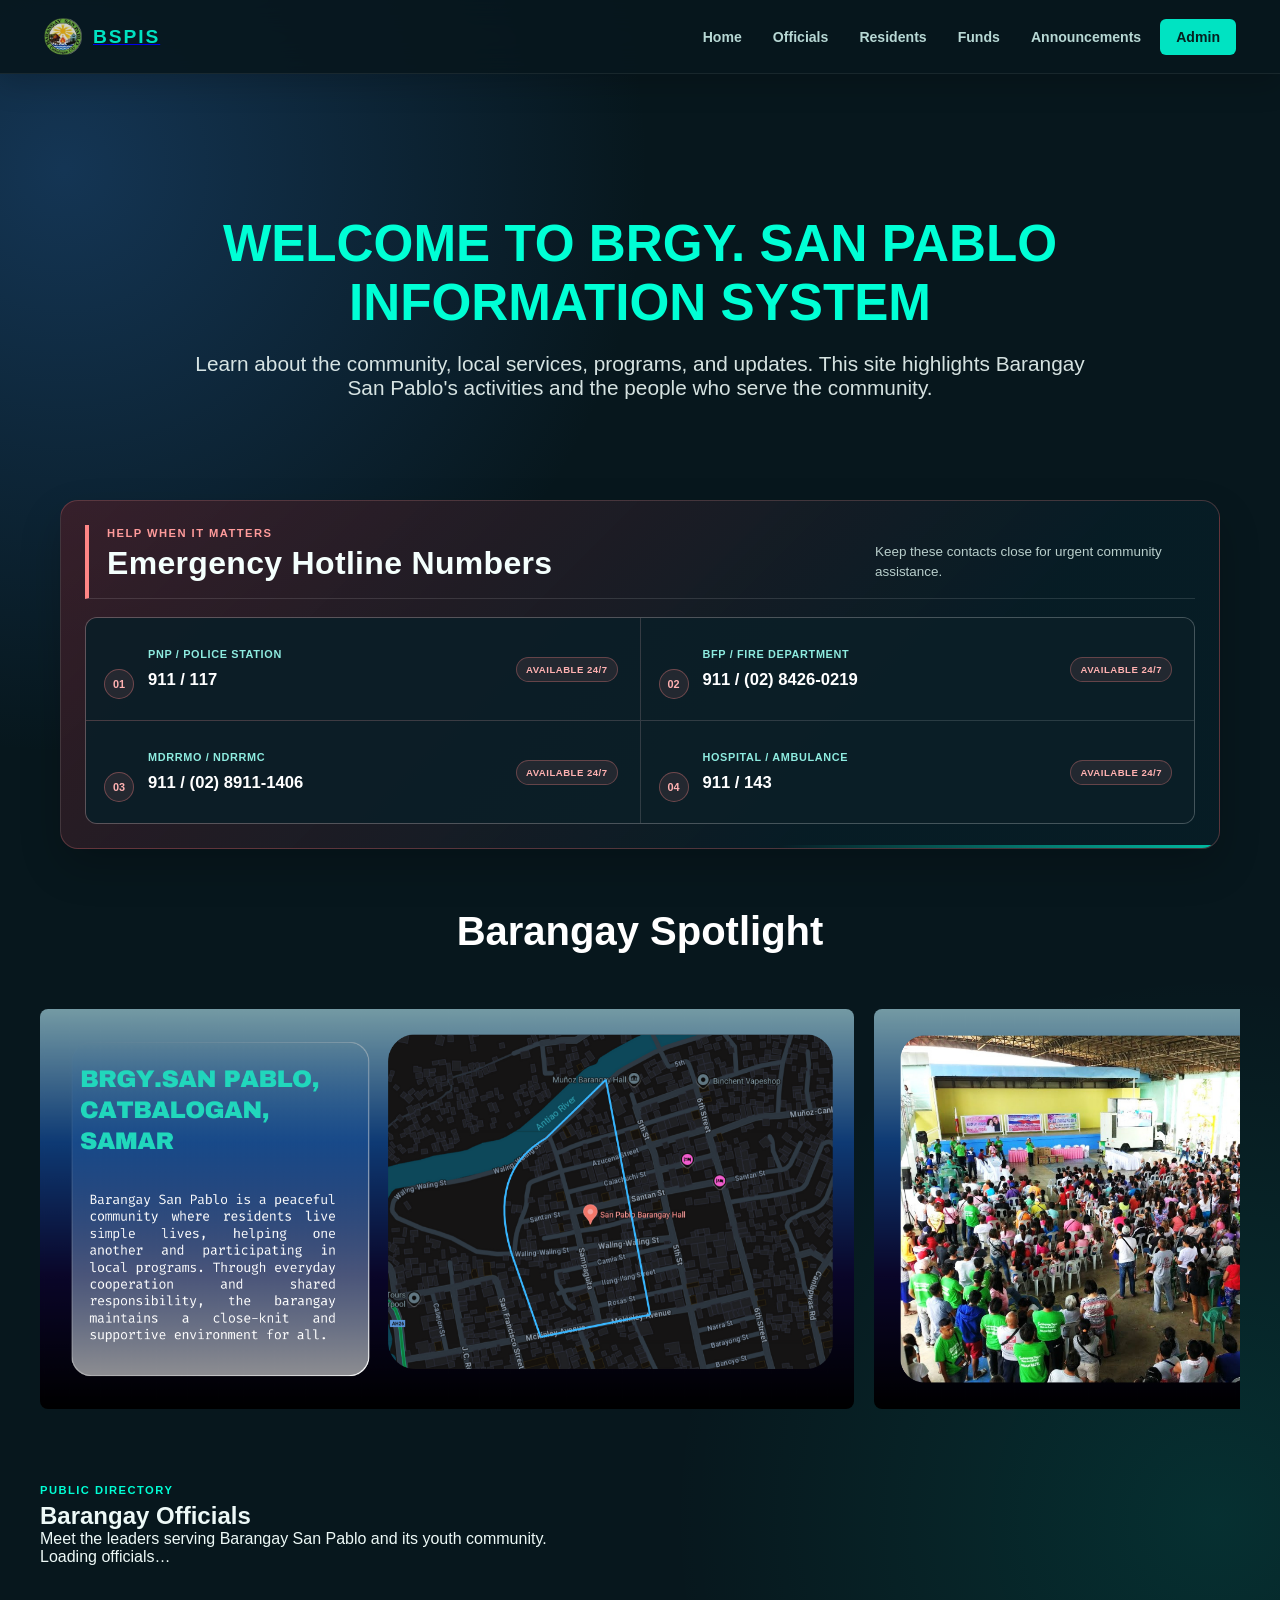
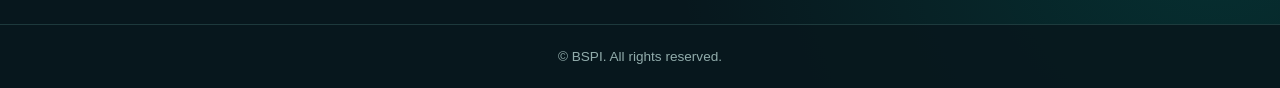
==== index.html @ 46e9afe9 "Add files via upload" ====
<!DOCTYPE html>
<html lang="en">
<head>
    <meta charset="UTF-8">
    <meta name="viewport" content="width=device-width, initial-scale=1">
    <title>Barangay San Pablo Information System</title>
    <link rel="stylesheet" href="styles/main.css">
    <link rel="stylesheet" href="styles/officials.css">
</head>
<body data-page="home">
    <header class="site-header"><div class="header-container">
        <a class="logo" href="index.html"><img src="assets/logo/logo.png" alt=""><span>BSPIS</span></a>
        <button class="menu-toggle" type="button" aria-label="Toggle navigation">☰</button>
        <nav class="nav">
            <a href="index.html">Home</a><a href="officials.html">Officials</a>
            <a href="residents.html">Residents</a><a href="funds.html">Funds</a>
            <a href="announcements.html">Announcements</a><a class="btn" href="login.html">Admin</a>
        </nav>
    </div></header>
    <main class="main-content">
        <section class="hero">
            <h1>WELCOME TO BRGY. SAN PABLO<br>INFORMATION SYSTEM</h1>
            <p>Learn about the community, local services, programs, and updates. This site highlights Barangay San Pablo's activities and the people who serve the community.</p>
        </section>
        <section class="emergency-section" aria-labelledby="emergency-title">
            <div class="emergency-heading"><div><p class="section-kicker">Help when it matters</p><h2 id="emergency-title">Emergency Hotline Numbers</h2></div><p>Keep these contacts close for urgent community assistance.</p></div>
            <div class="emergency-grid">
                <article class="emergency-card"><div class="emergency-card-body"><span class="emergency-label">PNP / Police Station</span><strong>911 / 117</strong></div><span class="emergency-status">Available 24/7</span></article>
                <article class="emergency-card"><div class="emergency-card-body"><span class="emergency-label">BFP / Fire Department</span><strong>911 / (02) 8426-0219</strong></div><span class="emergency-status">Available 24/7</span></article>
                <article class="emergency-card"><div class="emergency-card-body"><span class="emergency-label">MDRRMO / NDRRMC</span><strong>911 / (02) 8911-1406</strong></div><span class="emergency-status">Available 24/7</span></article>
                <article class="emergency-card"><div class="emergency-card-body"><span class="emergency-label">Hospital / Ambulance</span><strong>911 / 143</strong></div><span class="emergency-status">Available 24/7</span></article>
            </div>
        </section>
        <section class="infinite-scroll">
            <h2 class="section-label">Barangay Spotlight</h2>
            <div class="scroll-container"><div class="scroll-content">
                <div class="card"><img class="png" src="assets/images/1.png" alt="Barangay spotlight"></div>
                <div class="card"><img class="png" src="assets/images/2.png" alt="Barangay spotlight"></div>
                <div class="card"><img class="png" src="assets/images/3.png" alt="Barangay spotlight"></div>
                <div class="card"><img class="png" src="assets/images/4.png" alt="Barangay spotlight"></div>
                <div class="card"><img class="png" src="assets/images/5.png" alt="Barangay spotlight"></div>
            </div></div>
        </section>
        <section class="public-directory" id="officials">
            <div class="public-directory-header"><p class="section-kicker">Public directory</p><h2>Barangay Officials</h2><p>Meet the leaders serving Barangay San Pablo and its youth community.</p></div>
            <div id="home-officials" class="official-grid" aria-live="polite"><p>Loading officials…</p></div>
        </section>
    </main>
    <footer class="site-footer"><p>&copy; <span data-year></span> BSPI. All rights reserved.</p></footer>
    <script src="scripts/config.js"></script><script type="module" src="scripts/site.js"></script>
</body>
</html>
---- styles/main.css ----
*{margin:0;padding:0;box-sizing:border-box}
body{
font-family:'Segoe UI',sans-serif;
 background: linear-gradient(
    135deg,
    #265fa1 0%,
    #0f2e4a 40%,
    #135b7a 70%,
    #0a282e 100%
  );
color:#fff;
min-height:100vh;
display:flex;
flex-direction:column;
}
body > main{flex:1 0 auto;width:100%;min-height:calc(100vh - 220px);margin-top:0;margin-bottom:0}

.site-header{
position:fixed;top:0;width:100%;height:80px;
background:#252525;z-index:999;
box-shadow:0 4px 20px rgba(0,0,0,.6)
}
.header-container{
max-width:1200px;margin:auto;height:100%;
display:flex;align-items:center;justify-content:space-between;padding:0 20px
}
.logo{display:flex;align-items:center;gap:10px}
.logo img{width:45px}
.logo span{font-size:1.8rem;color:#00ffd5;font-weight:700}
.nav{display:flex;gap:20px;align-items:center}
.nav a{color:#00ffd5;text-decoration:none;font-weight:600}
.nav .btn{background:#00ffd5;color:#111;padding:8px 14px;border-radius:6px}
.nav a:hover{color:#fff}

.main-content{
padding-top:120px;max-width:1200px;margin:0 auto;
flex:1;
opacity:0;transform:translateY(20px);animation:fade 0.5s forwards;
}




body.login-body {
    min-height: 100vh;
    background: #07171d;
}

.login-page {
    width: 100%;
    flex: 1 0 auto;
    display: flex;
    justify-content: center;
    align-items: center;
    padding: 48px 24px;
    background:
        radial-gradient(circle at 10% 20%, rgba(0, 255, 213, .16), transparent 27%),
        radial-gradient(circle at 90% 80%, rgba(38, 95, 161, .3), transparent 32%),
        #07171d;
}

.login-wrapper {
    width: min(100%, 980px);
}
.login-shell {
    display: grid;
    grid-template-columns: .95fr 1.05fr;
    overflow: hidden;
    border: 1px solid rgba(142, 236, 224, .18);
    border-radius: 20px;
    background: #0b1c22;
    box-shadow: 0 28px 80px rgba(0, 0, 0, .38);
}
.login-visual {
    display: flex;
    min-height: 560px;
    flex-direction: column;
    justify-content: space-between;
    padding: 42px;
    background:
        linear-gradient(145deg, rgba(0, 255, 213, .16), transparent 52%),
        #123d4b;
}
.visual-brand {
    display: flex;
    align-items: center;
    gap: 12px;
    color: #00ffd5;
    font-size: 1.35rem;
    font-weight: 800;
    letter-spacing: .12em;
}
.visual-brand img {width: 46px;height: 46px;object-fit: contain}
.visual-copy {max-width: 360px}
.visual-kicker,
.login-kicker {
    margin-bottom: 12px;
    color: #00ffd5;
    font-size: .72rem;
    font-weight: 800;
    letter-spacing: .14em;
    text-transform: uppercase;
}
.visual-copy h1 {
    margin-bottom: 18px;
    color: #f4fffd;
    font-family: Georgia, serif;
    font-size: clamp(2rem, 4vw, 3.25rem);
    line-height: 1.08;
}
.visual-copy > p:last-child {color: #b8d8d4;line-height: 1.7}
.visual-line {width: 58px;height: 3px;background: #00ffd5}
.visual-caption {color: #8db5b2;font-size: .8rem;letter-spacing: .08em;text-transform: uppercase}
.login-container {
    display: flex;
    width: auto;
    max-width: none;
    min-height: 560px;
    flex-direction: column;
    justify-content: center;
    padding: 52px clamp(28px, 6vw, 74px);
    background: #0b1c22;
}
.back-home {
    align-self: flex-start;
    margin-bottom: 58px;
    color: #8eece0;
    font-size: .88rem;
    font-weight: 700;
    text-decoration: none;
}
.back-home:hover {color: #fff}
.login-heading {margin-bottom: 30px}
.login-heading h2 {margin-bottom: 10px;color: #f4fffd;font-size: 2.25rem;line-height: 1.1}
.login-heading > p:last-child {color: #91acab;line-height: 1.5}
.login-error {
    margin-bottom: 20px;
    padding: 11px 13px;
    border: 1px solid rgba(255, 119, 119, .35);
    border-radius: 7px;
    background: rgba(255, 84, 84, .1);
    color: #ffb2b2;
    font-size: .88rem;
}
.login-container form {display: grid;gap: 20px}
.login-field {display: grid;gap: 8px}
.login-field label {color: #dcecea;font-size: .84rem;font-weight: 700}
.login-field input {
    width: 100%;
    height: 48px;
    padding: 0 14px;
    border: 1px solid #29484e;
    border-radius: 7px;
    outline: none;
    background: #07171d;
    color: #f4fffd;
    font: inherit;
}
.login-field input::placeholder {color: #668180}
.login-field input:focus {border-color: #00ffd5;box-shadow: 0 0 0 3px rgba(0, 255, 213, .12)}
.login-container button[type="submit"] {
    display: flex;
    width: 100%;
    align-items: center;
    justify-content: space-between;
    margin-top: 4px;
    padding: 14px 17px;
    border-radius: 7px;
    font-size: .95rem;
}
.login-container button span {font-size: 1.25rem}
.login-note {margin-top: 28px;color: #668180;font-size: .76rem;text-align: center}

@media (max-width: 700px) {
    .login-page {align-items: flex-start;padding: 24px 16px}
    .login-shell {grid-template-columns: 1fr}
    .login-visual {min-height: 260px;padding: 28px}
    .visual-copy {margin-top: 42px}
    .visual-copy h1 {font-size: 2rem}
    .visual-line,
    .visual-caption {display: none}
    .login-container {min-height: auto;padding: 32px 28px 36px}
    .back-home {margin-bottom: 40px}
}

.hero{text-align:center;padding:100px 20px}
.hero h1{font-size:3.2rem;color:#00ffd5;margin-bottom:20px}
.hero p{font-size:1.3rem;max-width:900px;margin:auto;opacity:.9}
.section-label{text-align:center;font-size:2.4rem;color:#00ffd5;margin-bottom:50px}

.residents-page-heading{display:flex;align-items:end;justify-content:space-between;gap:20px;margin-bottom:24px}.residents-page-heading h1{margin:0;color:#f4fffd;font-family:Georgia,serif;font-size:clamp(2rem,4vw,3rem)}.resident-count-badge{padding:9px 13px;border:1px solid rgba(0,227,194,.2);border-radius:999px;background:rgba(0,227,194,.08);color:#8de9dc;font-size:.78rem;font-weight:800;white-space:nowrap}
@media(max-width:600px){.residents-page-heading{align-items:flex-start;flex-direction:column;gap:12px}}

.emergency-section{position:relative;width:min(100% - 40px,1160px);margin:0 auto 52px;padding:24px;border:1px solid rgba(255,133,133,.24);border-radius:18px;background:linear-gradient(135deg,rgba(73,30,39,.7),rgba(7,29,38,.94) 72%);box-shadow:0 18px 42px rgba(0,0,0,.2);overflow:hidden}.emergency-section::after{position:absolute;right:0;bottom:0;width:38%;height:3px;background:linear-gradient(90deg,transparent,#00e3c2);content:"";opacity:.8}
.emergency-heading{display:flex;align-items:end;justify-content:space-between;gap:20px;margin-bottom:18px;padding:2px 0 16px 18px;border-bottom:1px solid rgba(255,255,255,.12);border-left:4px solid #ff8585}.emergency-heading .section-kicker{margin-bottom:6px;color:#ff9b9b}.emergency-heading h2{margin:0;color:#f4fffd;font-size:clamp(1.45rem,3vw,2rem);letter-spacing:.01em}.emergency-heading>p{max-width:320px;color:#b9cfcc;font-size:.84rem;line-height:1.5}
.emergency-grid{display:grid;grid-template-columns:repeat(2,minmax(0,1fr));gap:1px;border:1px solid rgba(255,255,255,.12);border-radius:12px;background:rgba(255,255,255,.14);overflow:hidden;counter-reset:hotline}.emergency-card{position:relative;display:flex;min-height:102px;align-items:center;justify-content:space-between;gap:14px;padding:18px 22px 18px 62px;background:rgba(8,28,36,.92);transition:background .2s ease,transform .2s ease}.emergency-card::before{position:absolute;top:50%;left:18px;display:grid;width:28px;height:28px;place-items:center;border:1px solid rgba(255,133,133,.35);border-radius:50%;background:rgba(255,133,133,.1);color:#ffb1b1;content:counter(hotline,decimal-leading-zero);counter-increment:hotline;font-size:.68rem;font-weight:800}.emergency-card:hover{z-index:1;background:rgba(19,56,65,.98);box-shadow:0 8px 24px rgba(0,0,0,.18);transform:translateY(-2px)}.emergency-card-body{min-width:0}.emergency-label{display:block;margin-bottom:7px;color:#8eece0;font-size:.68rem;font-weight:800;line-height:1.35;letter-spacing:.06em;text-transform:uppercase}.emergency-card strong{display:block;color:#fff;font-size:1.04rem;line-height:1.35;overflow-wrap:anywhere}.emergency-status{flex:0 0 auto;padding:6px 9px;border:1px solid rgba(255,133,133,.3);border-radius:999px;background:rgba(255,133,133,.1);color:#ffb1b1;font-size:.6rem;font-weight:800;letter-spacing:.05em;text-transform:uppercase}
@media(max-width:900px){.emergency-grid{grid-template-columns:1fr}}
@media(max-width:560px){.emergency-section{width:min(100% - 28px,1160px);padding:18px 12px}.emergency-heading{align-items:flex-start;flex-direction:column;gap:7px;padding-left:12px}.emergency-card{min-height:98px;padding:17px 14px 17px 56px;align-items:flex-start;flex-direction:column;gap:10px}.emergency-card::before{left:16px}.emergency-status{align-self:flex-start}}

.announcements-layout {
    display: grid;
    grid-template-columns: minmax(280px, .72fr) minmax(0, 1.8fr);
    align-content: start;
    column-gap: 28px;
    width: min(100% - 40px, 1200px);
    min-height: calc(100vh - 74px - 78px);
    padding-bottom: 48px;
}
.announcements-layout > h1 {
    grid-column: 1 / -1;
    margin-bottom: 24px;
    color: #f4fffd;
    font-size: clamp(1.8rem, 4vw, 2.5rem);
}
.add-form,
.table-section {
    border: 1px solid rgba(142, 236, 224, .14);
    border-radius: 14px;
    background: rgba(7, 23, 29, .72);
    box-shadow: 0 18px 40px rgba(0, 0, 0, .16);
}
.add-form {padding: 24px;margin-bottom: 0}
.section-heading,
.table-header {
    display: flex;
    align-items: flex-end;
    justify-content: space-between;
    gap: 18px;
}
.section-heading {margin-bottom: 20px}
.section-kicker {
    margin-bottom: 6px;
    color: #00ffd5;
    font-size: .7rem;
    font-weight: 800;
    letter-spacing: .13em;
    text-transform: uppercase;
}
.section-heading h2,
.table-header h2 {color: #f4fffd;font-size: 1.35rem}
.section-mark {
    display: grid;
    width: 34px;
    height: 34px;
    place-items: center;
    border-radius: 50%;
    background: rgba(0, 255, 213, .12);
    color: #00ffd5;
    font-size: 1.4rem;
}
.announcements-layout form:not(.search-form) {display: grid;gap: 17px}
.announcement-form-grid {display: grid;grid-template-columns: 1.4fr .8fr;gap: 17px}
.announcements-layout label {display: grid;gap: 7px;color: #cfe2df;font-size: .82rem;font-weight: 700}
.announcements-layout input,
.announcements-layout textarea {
    width: 100%;
    border: 1px solid #29484e;
    border-radius: 7px;
    outline: none;
    background: #081a20;
    color: #f4fffd;
    font: inherit;
}
.announcements-layout input[type="text"],
.announcements-layout input[type="date"] {height: 42px;padding: 0 12px}
.announcements-layout textarea {min-height: 105px;padding: 11px 12px;resize: vertical}
.announcements-layout input:focus,
.announcements-layout textarea:focus {border-color: #00ffd5;box-shadow: 0 0 0 3px rgba(0, 255, 213, .1)}
.announcements-layout input[type="file"] {padding: 10px 12px;color: #9db8b8;font-size: .8rem}
.announcements-layout small {color: #799391;font-weight: 400}
.announcements-layout button[type="submit"] {width: fit-content;margin-top: 2px;padding: 11px 18px}
.table-header {margin-bottom: 16px}
.table-header input {max-width: 220px;height: 38px;padding: 0 12px}
.table-section {padding: 0;overflow: hidden}
.table-scroll {overflow-x: auto}
.announcements-layout table {min-width: 780px;border-radius: 0;background: transparent}
.announcements-layout th {padding: 14px 16px;background: #00d9bd;font-size: .76rem;letter-spacing: .05em;text-transform: uppercase}
.announcements-layout td {padding: 15px 16px;border-bottom: 1px solid rgba(142, 236, 224, .1);color: #dcecea;font-size: .9rem;vertical-align: middle}
.announcements-layout tbody tr:last-child td {border-bottom: 0}
.announcements-layout tbody tr:nth-child(even) {background: rgba(16, 43, 51, .6)}
.announcements-layout tbody tr:hover {background: rgba(0, 255, 213, .08)}
.announcements-layout td img {display: block;width: 64px;height: 44px;object-fit: cover;border-radius: 5px}
.btn-delete {color: #ff9f9f;font-weight: 700;text-decoration: none}
.btn-delete:hover {color: #fff;text-decoration: underline}

@media (max-width: 700px) {
    .announcements-layout {
        width: min(100% - 28px, 1200px);
        padding-top: 105px;
        grid-template-columns: 1fr;
        row-gap: 24px;
    }
    .announcements-layout > h1 {margin-bottom: 0}
    .add-form {margin-bottom: 0}
    .announcement-form-grid {grid-template-columns: 1fr}
    .table-header {align-items: stretch;flex-direction: column}
    .table-header input {max-width: none}
}

.announcement-admin {
    display: grid;
    grid-template-columns: minmax(280px, 360px) minmax(0, 1fr);
    align-content: start;
    gap: 28px;
}
.announcement-page-header {
    grid-column: 1 / -1;
    display: flex;
    align-items: flex-end;
    justify-content: space-between;
    gap: 24px;
    padding-bottom: 2px;
}
.announcement-page-header h1 {margin-bottom: 8px;color:#f4fffd;font-size:clamp(2rem,4vw,3rem);line-height:1}
.page-description {color:#9db8b8;line-height:1.5}
.page-status {
    display: flex;
    align-items: center;
    gap: 8px;
    padding: 9px 12px;
    border: 1px solid rgba(0,227,194,.2);
    border-radius: 999px;
    background: rgba(0,227,194,.08);
    color: #9de8df;
    font-size: .78rem;
    font-weight: 700;
    white-space: nowrap;
}
.page-status span {width:7px;height:7px;border-radius:50%;background:#37e58b;box-shadow:0 0 0 4px rgba(55,229,139,.12)}
.announcement-admin .composer-panel {grid-column:1;padding:26px;margin:0}
.announcement-admin .published-toolbar {grid-column:2;align-self:end;margin:0;padding:0 2px 14px}
.announcement-admin .table-section {grid-column:2;min-width:0}
.announcement-admin .section-heading h2 {font-size:1.2rem}
.announcement-admin .section-mark {flex-shrink:0}
.announcement-admin .table-header input {border:1px solid #29484e;background:#081a20;color:#f4fffd}
.announcement-admin .table-header input::placeholder {color:#668180}
.announcement-admin .table-header input:focus {border-color:#00e3c2;box-shadow:0 0 0 3px rgba(0,227,194,.12)}
.announcement-admin .table-scroll {max-height:560px;overflow:auto}
.announcement-admin .table-scroll::-webkit-scrollbar {width:8px;height:8px}
.announcement-admin .table-scroll::-webkit-scrollbar-thumb {border-radius:8px;background:#237a78}

@media (max-width: 800px) {
    .announcement-admin {grid-template-columns:1fr;gap:22px}
    .announcement-page-header,
    .announcement-admin .composer-panel,
    .announcement-admin .published-toolbar,
    .announcement-admin .table-section {grid-column:1}
    .announcement-page-header {align-items:flex-start;flex-direction:column}
    .announcement-admin .published-toolbar {padding-bottom:0}
    .announcement-admin .table-scroll {max-height:none}
}

table{width:100%;border-collapse:collapse;background:#0b1c22;border-radius:12px;overflow:hidden}
th,td{padding:14px;text-align:left}
th{background:#00ffd5;color:#111}
tr:nth-child(even){background:#102b33}
tr:hover{background:#16414d}

form.search-form{
display:flex;
gap:8px;
flex-wrap:wrap;
max-width:400px;
margin:10px 0;
margin-top:30px;
padding:10px 12px;
background:rgba(15,46,56,0.85);
backdrop-filter:blur(5px);
border-radius:8px;
box-shadow:0 4px 15px rgba(0,255,213,0.05);
transition:transform 0.2s, background 0.3s;
}
form.search-form:hover{
transform:translateY(-2px);
background:#23252f55;
}

form.search-form input[type="text"],
form.search-form select{
padding:6px 10px;
border-radius:6px;
border:none;
background:#0b1c22;
color:#fff;
font-size:0.9rem;
}

form.search-form button{
padding:6px 12px;
font-size:0.9rem;
font-weight:bold;
color:#111;
background:linear-gradient(135deg,#00ffd5,#00c9a7);
border:none;
border-radius:6px;
cursor:pointer;
transition:all 0.3s;
}
form.search-form button:hover{
background:#28d258;
transform:translateY(-1px);
box-shadow:0 4px 8px rgba(0,255,213,0.2);
color:white;
}

button[type="submit"]{
padding:6px 14px;
font-size:0.9rem;
font-weight:bold;
color:#111;
background:linear-gradient(135deg,#00ffd5,#00c9a7);
border:none;
border-radius:6px;
cursor:pointer;
transition:all 0.3s;
align-self:flex-start;
margin-top:20px;
}
button[type="submit"]:hover{
background:#28d258;
transform:translateY(-1px);
box-shadow:0 4px 8px rgba(0,255,213,0.2);
color:white;
}

@keyframes fade{to{opacity:1;transform:none}}

.dashboard-grid{display:grid;grid-template-columns:repeat(auto-fit,minmax(220px,1fr));gap:20px}
.dash-card{background:#0b1c22;padding:40px;text-align:center;border-radius:14px;font-size:1.2rem}
.dash-card span{font-size:2.5rem;color:#00ffd5;font-weight:700}

.menu-toggle{display:none;font-size:2rem;color:#00ffd5;cursor:pointer}
@media(max-width:768px){
.nav{display:none;flex-direction:column;position:absolute;top:80px;right:20px;background:#0b1c22;padding:20px;border-radius:10px}
.nav.active{display:flex}
.menu-toggle{display:block}
}

/* Shared site polish */
:root {
    --ink: #07171d;
    --surface: rgba(11, 28, 34, .9);
    --surface-soft: rgba(18, 51, 61, .72);
    --line: rgba(142, 236, 224, .16);
    --muted: #9db8b8;
    --accent: #00e3c2;
    --accent-strong: #00b99f;
    --danger: #ff8585;
}
html {background: var(--ink);scroll-behavior: smooth;font-size: 16px}
body {
    display: flex;
    flex-direction: column;
    margin: 0;
    min-height: 100vh;
    overflow-x: hidden;
    background:
        radial-gradient(circle at 5% 10%, rgba(38, 95, 161, .42), transparent 30%),
        radial-gradient(circle at 95% 90%, rgba(0, 227, 194, .12), transparent 28%),
        #07171d;
    color: #edf9f7;
}
.site-header {
    height: 74px;
    border-bottom: 1px solid rgba(255,255,255,.07);
    background: rgba(7, 23, 29, .9);
    backdrop-filter: blur(16px);
    box-shadow: 0 10px 30px rgba(0,0,0,.18);
}
.header-container {max-width: 1240px;padding: 0 24px}
.logo {gap: 11px}
.logo img {width: 38px;height: 38px;object-fit: contain}
.logo span {color: var(--accent);font-size: 1.2rem;letter-spacing: .1em}
.nav {gap: 7px}
.nav a {
    padding: 9px 12px;
    border-radius: 7px;
    color: #b7d8d4;
    font-size: .88rem;
    transition: color .2s ease, background .2s ease;
}
.nav a:hover {background: rgba(0,227,194,.1);color: #fff}
.nav .btn {padding: 10px 16px;background: var(--accent);color: #06201f}
.nav .btn:hover {background: #fff;color: #06201f}
.menu-toggle {font-size: 1.7rem}
.main-content,
.funds-wrapper {
    width: min(100% - 48px, 1240px);
    padding-top: 114px;
    padding-bottom: 58px;
}
.main-content {margin: 0 auto}
.main-content > h1,
.main-content > h2,
.page-title,
.section-label {
    color: #f4fffd;
    font-size: clamp(1.8rem, 3.5vw, 2.6rem);
    line-height: 1.12;
}
.site-footer {
    width: 100%;
    flex-shrink: 0;
    margin-top: auto;
    padding: 24px 20px;
    text-align: center;
    border-top: 1px solid var(--line);
    background: rgba(7, 23, 29, .88);
    color: #91acab;
    font-size: .85rem;
}
.site-footer p {margin: 0;text-align: center}
.site-footer:hover {color: var(--accent)}
button,
.btn-edit,
.btn-delete,
.add-resident-btn,
.sidebar-btn {
    border: 0;
    border-radius: 7px;
    cursor: pointer;
    font: inherit;
    font-weight: 800;
    text-decoration: none;
    transition: transform .2s ease, background .2s ease, box-shadow .2s ease;
}
button:hover,
.btn-edit:hover,
.btn-delete:hover,
.add-resident-btn:hover,
.sidebar-btn:hover {transform: translateY(-2px)}
input, textarea, select {
    max-width: 100%;
    border: 1px solid #29484e;
    border-radius: 7px;
    outline: none;
    background: #081a20;
    color: #f4fffd;
    font: inherit;
}
input:focus, textarea:focus, select:focus {border-color: var(--accent);box-shadow: 0 0 0 3px rgba(0,227,194,.12)}
table {border: 1px solid var(--line);border-radius: 12px}
th {background: var(--accent);font-size: .78rem;letter-spacing: .04em;text-transform: uppercase}
td {border-bottom: 1px solid rgba(142,236,224,.1)}
.dash-card,
.edit-card,
.add-resident-card,
.announcement-card,
.current-budget-card {
    border: 1px solid var(--line);
    border-radius: 14px;
    background: var(--surface);
    box-shadow: 0 18px 42px rgba(0,0,0,.16);
}
.dash-card {padding: 28px;text-align:left}
.dash-card:hover {transform: translateY(-4px);background: rgba(17,48,57,.95)}
.dash-card span {display:block;margin-top: 14px;color: var(--accent)}
.resident-search-form,
.search-form {display:flex;gap:10px;align-items:center;flex-wrap:wrap;margin:24px 0;padding:14px;border:1px solid var(--line);border-radius:10px;background:var(--surface-soft)}
.resident-search-form input,
.search-form input,
.search-form select {height:40px;padding:0 12px}
.resident-search-form button,
.search-form button,
.add-resident-btn {padding:11px 16px;background:var(--accent);color:#06201f}
.action-buttons {display:flex;gap:7px;flex-wrap:wrap}
.btn-edit {padding:8px 11px;background:rgba(0,227,194,.14);color:var(--accent)}
.btn-delete {padding:8px 11px;background:rgba(255,133,133,.12);color:var(--danger)}
.announcements {padding-top: 10px}
.announcement-list {display:grid;grid-template-columns:repeat(auto-fit,minmax(270px,1fr));gap:20px;margin-top:26px}
.announcement-card {padding:24px}
.announcement-card h3 {margin-bottom:12px;color:var(--accent);font-size:1.2rem}
.announcement-card p {margin-bottom:12px;color:#b9cfcc;line-height:1.6}
.announcement-card img {width:100%;max-width:100%!important;height:180px;object-fit:cover;border-radius:8px;margin-top:8px}
.announcement-card hr {margin-top:18px;border:0;border-top:1px solid var(--line)}
.edit-card,
.add-resident-card,
.edit-fund-container,
.edit-annual-container {width:min(100%,760px);margin:0 auto;padding:30px}
.edit-card form,
.add-resident-card form,
.edit-fund-form,
.edit-annual-form {display:grid;gap:18px;margin-top:24px}
.form-group,
.form-row {display:grid;gap:8px}
.form-row {grid-template-columns:1fr 1fr;gap:16px}
.form-group label,
.edit-fund-form label,
.edit-annual-form label {color:#cfe2df;font-size:.84rem;font-weight:700}
.form-group input,
.form-group textarea,
.form-group select,
.edit-fund-form input,
.edit-fund-form textarea,
.edit-annual-form input,
.edit-annual-form textarea {width:100%;padding:12px}
.preview-img {max-width:180px;margin-top:8px;border-radius:8px}

@media (max-width: 768px) {
    .header-container {padding:0 16px}
    .nav {top:74px;right:16px;left:16px;padding:12px;border:1px solid var(--line);background:rgba(7,23,29,.98)}
    .nav a {width:100%;padding:12px 14px}
    .main-content,
    .funds-wrapper {width:min(100% - 28px,1240px);padding-top:98px}
    .form-row {grid-template-columns:1fr}
    .edit-card,
    .add-resident-card,
    .edit-fund-container,
    .edit-annual-container {padding:22px 18px}
    table {min-width:700px}
}

/* Final announcement layout overrides */
.announcement-admin {
    display: grid;
    grid-template-columns: minmax(280px, 360px) minmax(0, 1fr);
    align-content: start;
    gap: 28px;
    min-height: calc(100vh - 152px);
}
.announcement-admin > .announcement-page-header {grid-column:1 / -1}
.announcement-admin > .composer-panel {grid-column:1;margin:0}
.announcement-admin > .published-toolbar {grid-column:2;align-self:end;margin:0;padding-bottom:14px}
.announcement-admin > .table-section {grid-column:2;min-width:0}
.announcement-admin .table-scroll {max-height:560px;overflow:auto}

@media (max-width: 800px) {
    .announcement-admin {grid-template-columns:1fr;gap:22px}
    .announcement-admin > .announcement-page-header,
    .announcement-admin > .composer-panel,
    .announcement-admin > .published-toolbar,
    .announcement-admin > .table-section {grid-column:1}
    .announcement-admin > .published-toolbar {align-self:auto;padding-bottom:0}
    .announcement-admin .table-scroll {max-height:none}
}
.public-official-group,
.admin-panel {
    margin: 24px 0;
    padding: 22px;
    border: 1px solid rgba(142, 236, 224, .14);
    border-radius: 16px;
    background: rgba(10, 28, 35, .72);
}

.public-official-group-heading {
    display: flex;
    align-items: center;
    justify-content: space-between;
    gap: 12px;
    margin-bottom: 18px;
}

.public-official-group-heading h2,
.admin-panel h2 {
    color: #f4fffd;
}

.public-tier,
.official-grid {
    display: grid;
    grid-template-columns: repeat(auto-fit, minmax(240px, 1fr));
    gap: 14px;
}

.public-official-card {
    display: flex;
    align-items: center;
    gap: 14px;
    min-width: 0;
    padding: 14px;
    border: 1px solid rgba(255, 255, 255, .08);
    border-radius: 12px;
    background: rgba(255, 255, 255, .04);
}

.public-official-card img {
    width: 68px;
    height: 68px;
    border-radius: 12px;
    object-fit: cover;
}

.public-official-card h3,
.public-official-card p {
    margin: 5px 0 0;
    color: #f4fffd;
}

.public-official-card small {
    color: #00e3c2;
}

.admin-panel form {
    display: grid;
    grid-template-columns: repeat(auto-fit, minmax(200px, 1fr));
    gap: 14px;
    margin: 18px 0 24px;
}

.admin-panel form label {
    display: grid;
    gap: 6px;
    color: #cfe2df;
}

.admin-panel input,
.admin-panel select,
.admin-panel textarea {
    width: 100%;
    box-sizing: border-box;
    padding: 10px;
    border: 1px solid #29484e;
    border-radius: 7px;
    background: #07171d;
    color: #f4fffd;
    font: inherit;
}

.admin-panel form button,
.admin-panel td button {
    padding: 9px 12px;
    border: 0;
    border-radius: 7px;
    background: #00e3c2;
    color: #06201f;
    font: inherit;
    font-weight: 700;
    cursor: pointer;
}

.admin-panel td button[data-delete] {
    background: #ff7777;
}

.table-wrap {
    max-width: 100%;
    overflow-x: auto;
}

.table-wrap table {
    width: 100%;
    border-collapse: collapse;
    color: #e7f4f2;
}

.table-wrap th,
.table-wrap td {
    padding: 10px;
    border-bottom: 1px solid rgba(255, 255, 255, .1);
    text-align: left;
}

#admin-message,
#login-message {
    color: #ffaaaa;
}

[hidden] {
    display: none !important;
}
---- styles/officials.css ----
.officials {
    font-family: sans-serif;
    scroll-margin-top: 100px;
}

.officials-focus .official-card {
    animation: officials-card-focus .95s ease both !important;
}

.officials-focus {animation: officials-section-focus 1.6s ease both}
.officials-focus .section-label {animation: officials-heading-focus .8s ease both}
.officials-focus .official-card:nth-child(2) {animation-delay: .1s}
.officials-focus .official-card:nth-child(3) {animation-delay: .2s}
.officials-focus .official-card:nth-child(4) {animation-delay: .3s}
.officials-focus .official-card:nth-child(5) {animation-delay: .4s}
.officials-focus .official-card:nth-child(6) {animation-delay: .5s}

@keyframes officials-section-focus {
    0% {box-shadow: 0 0 0 rgba(0, 255, 213, 0)}
    35% {box-shadow: 0 0 44px rgba(0, 255, 213, .22)}
    100% {box-shadow: 0 0 0 rgba(0, 255, 213, 0)}
}

@keyframes officials-card-focus {
    0% {opacity: .35;transform: translateY(26px) scale(.97)}
    65% {opacity: 1;transform: translateY(-5px) scale(1.015)}
    100% {opacity: 1;transform: translateY(0) scale(1)}
}

@keyframes officials-heading-focus {
    0% {opacity: .45;transform: translateY(12px)}
    100% {opacity: 1;transform: translateY(0)}
}

.section-label {
    text-align: center;
    font-size: 2.5rem;
    color: #ffffff;
    margin-bottom: 40px;
}

.official-section {
    margin-bottom: 80px;    
}

.org-chart {
    display: flex;
    flex-direction: column;
    align-items: center;
    gap: 60px;
}

.org-chart .level {
    display: flex;
    justify-content: center;
    gap: 50px;
    position: relative;
}

.org-chart .level::before,
.org-chart .level::after,
.org-chart .level .official-card::before {
    content: none;
}

.official-card {
    background: rgba(61, 61, 61, 0.5);
    backdrop-filter: blur(10px);
    -webkit-backdrop-filter: blur(10px);
    border-radius: 12px;
    border: 1px solid rgba(255, 255, 255, 0.055);
    padding: 20px;
    box-shadow: 0 8px 32px rgba(0, 0, 0, 0.1);
    color: #fff;
    width: 250px;
    text-align: center;
    display: flex;
    flex-direction: column;
    align-items: center;
    transition: transform 0.2s, background 0.3s;
}

.official-card:hover {
    transform: translateY(-10px);
    background: #87878755;
}

.official-card img {
    width: 120px;
    height: 120px;
    object-fit: cover;
    border-radius: 0;
    margin-bottom: 15px;
    border: 1px solid #999999;
}

.position-badge {
    display: inline-block;
    background: #ffffff;
    color: #111;
    font-weight: bold;
    font-size: 0.9rem;
    padding: 5px 10px;
    border-radius: 5px;
    margin-bottom: 10px;
    text-align: center;
}

.official-card h3 {
    color: #ffffff;
    margin-bottom: 5px;
    font-size: 1.3rem;
    text-align: center;
}

.infinite-scroll {
    margin: 60px 0;
}

.scroll-container {
    width: 100%;
    overflow: hidden;
    background: transparent;
    padding: 15px 0;
}

.scroll-content {
    display: flex;
    gap: 20px;
    width: max-content;
    animation: scroll 70s linear infinite;
}

.card, .png {
    min-width: 550px;
    height: 400px;
    font-size: 1.2rem;
    background: transparent;
    color: #fff;
    display: flex;
    justify-content: center;
    align-items: center;
    font-weight: bold;
    border-radius: 0;
    flex-shrink: 0;
    border-radius: 8px;
}

@keyframes scroll {
    0% { transform: translateX(0); }
    100% { transform: translateX(-50%); }
}

.scroll-container:hover .scroll-content {
    animation-play-state: paused;
}

@media (max-width: 1024px) {
    .card {
        min-width: 150px;
        height: 120px;
        font-size: 1rem;
    }
}

@media (max-width: 768px) {
    .card {
        min-width: 120px;
        height: 100px;
        font-size: 0.9rem;
    }
}
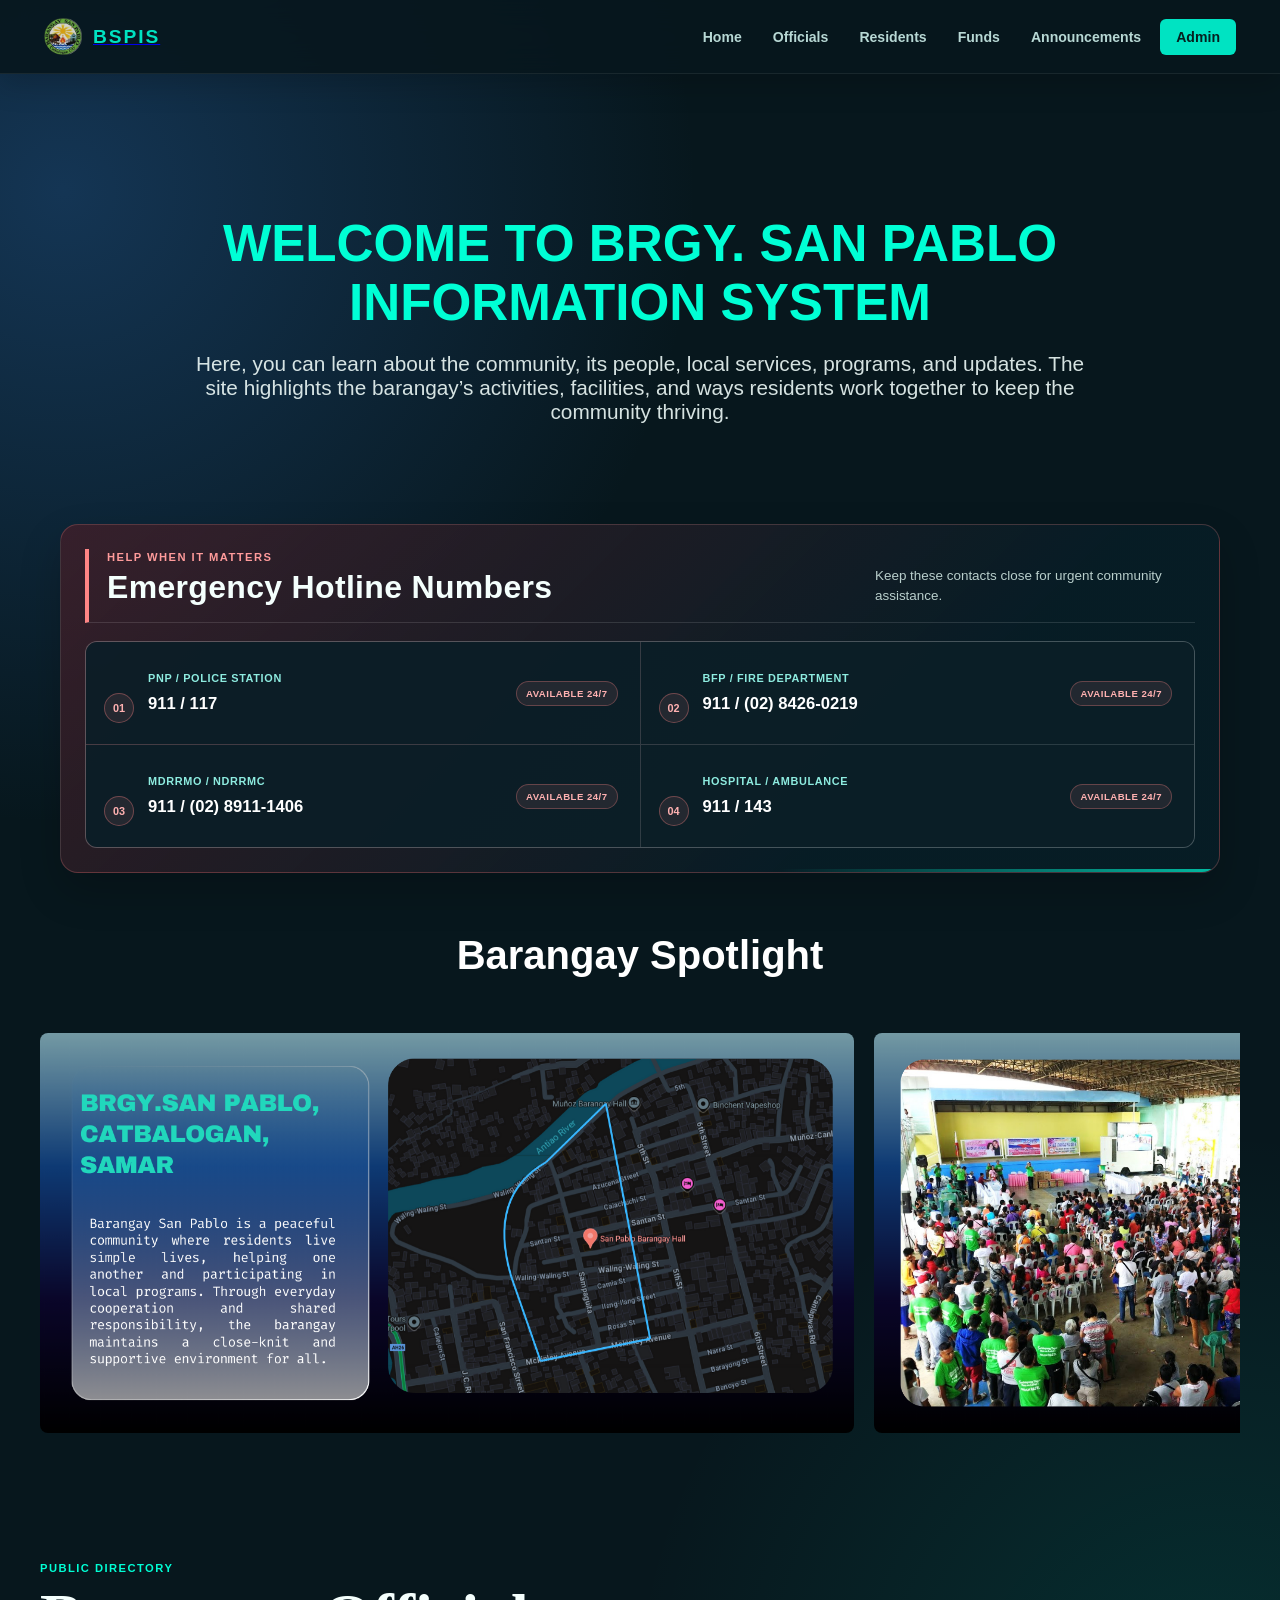
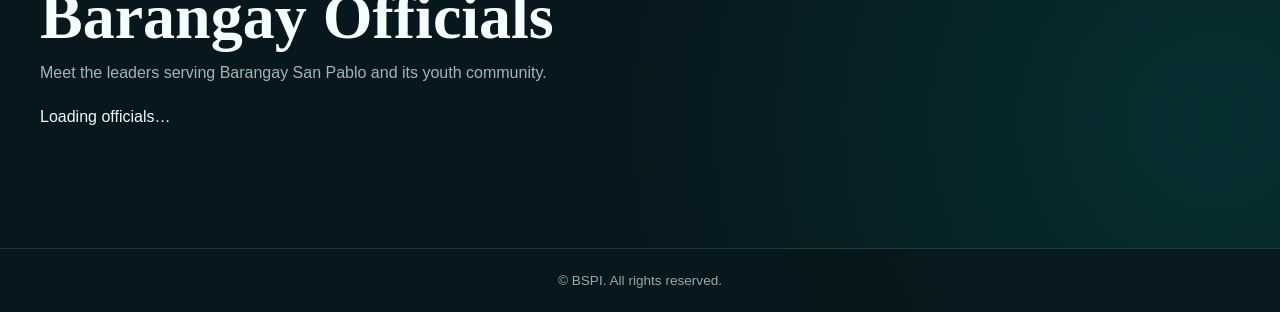
==== commit b32e03df: "Add files via upload" ====
--- a/index.html
+++ b/index.html
@@ -20,7 +20,7 @@
     <main class="main-content">
         <section class="hero">
             <h1>WELCOME TO BRGY. SAN PABLO<br>INFORMATION SYSTEM</h1>
-            <p>Learn about the community, local services, programs, and updates. This site highlights Barangay San Pablo's activities and the people who serve the community.</p>
+            <p>Here, you can learn about the community, its people, local services, programs, and updates. The site highlights the barangay’s activities, facilities, and ways residents work together to keep the community thriving.</p>
         </section>
         <section class="emergency-section" aria-labelledby="emergency-title">
             <div class="emergency-heading"><div><p class="section-kicker">Help when it matters</p><h2 id="emergency-title">Emergency Hotline Numbers</h2></div><p>Keep these contacts close for urgent community assistance.</p></div>
@@ -39,11 +39,16 @@
                 <div class="card"><img class="png" src="assets/images/3.png" alt="Barangay spotlight"></div>
                 <div class="card"><img class="png" src="assets/images/4.png" alt="Barangay spotlight"></div>
                 <div class="card"><img class="png" src="assets/images/5.png" alt="Barangay spotlight"></div>
+                <div class="card"><img class="png" src="assets/images/1.png" alt="Barangay spotlight"></div>
+                <div class="card"><img class="png" src="assets/images/2.png" alt="Barangay spotlight"></div>
+                <div class="card"><img class="png" src="assets/images/3.png" alt="Barangay spotlight"></div>
+                <div class="card"><img class="png" src="assets/images/4.png" alt="Barangay spotlight"></div>
+                <div class="card"><img class="png" src="assets/images/5.png" alt="Barangay spotlight"></div>
             </div></div>
         </section>
         <section class="public-directory" id="officials">
-            <div class="public-directory-header"><p class="section-kicker">Public directory</p><h2>Barangay Officials</h2><p>Meet the leaders serving Barangay San Pablo and its youth community.</p></div>
-            <div id="home-officials" class="official-grid" aria-live="polite"><p>Loading officials…</p></div>
+            <div class="public-directory-header"><p class="section-kicker">Public directory</p><h1>Barangay Officials</h1><p>Meet the leaders serving Barangay San Pablo and its youth community.</p></div>
+            <div id="home-officials" aria-live="polite"><p>Loading officials…</p></div>
         </section>
     </main>
     <footer class="site-footer"><p>&copy; <span data-year></span> BSPI. All rights reserved.</p></footer>
--- a/styles/officials.css
+++ b/styles/officials.css
@@ -37,6 +37,62 @@
     font-size: 2.5rem;
     color: #ffffff;
     margin-bottom: 40px;
+}
+
+.public-directory { padding-bottom: 64px; }
+.public-directory-header { padding: 54px 0 26px; }
+.public-directory-header h1 { margin: 0 0 10px; color: #f4fffd; font-family: Georgia, serif; font-size: clamp(2.3rem, 5vw, 4rem); }
+.public-directory-header p:last-child,
+.public-officials-header p:last-child { color: #9db8b8; }
+.public-directory-group,
+.public-official-group { margin-bottom: 34px; padding: 24px; border: 1px solid rgba(142,236,224,.13); border-radius: 18px; background: rgba(10,28,35,.6); }
+.public-directory-group-heading,
+.public-official-group-heading { display: flex; align-items: end; justify-content: space-between; gap: 16px; margin-bottom: 18px; }
+.public-directory-group-heading h2,
+.public-official-group-heading h2 { margin: 0; color: #f4fffd; font-size: 1.5rem; }
+.public-directory-group-heading span,
+.public-official-group-heading span { color: #8de9dc; font-size: .78rem; }
+.public-directory-tier,
+.public-tier { display: grid; grid-template-columns: repeat(3,minmax(0,1fr)); gap: 14px; margin-top: 14px; }
+.public-directory-tier--top,
+.public-tier--top { display: flex; justify-content: center; }
+.public-directory-tier--middle,
+.public-tier--middle { grid-template-columns: repeat(2,minmax(0,260px)); justify-content: center; }
+.public-directory-tier-label,
+.public-tier-label { margin: 18px 0 8px; color: #6f9d98; font-size: .68rem; letter-spacing: .12em; text-transform: uppercase; font-weight: 800; }
+.public-directory-card,
+.public-tier .public-official-card { display: flex; align-items: center; gap: 14px; min-width: 0; padding: 15px; border: 1px solid rgba(255,255,255,.08); border-radius: 14px; background: rgba(255,255,255,.045); transition: transform .22s ease,border-color .22s ease,background .22s ease,box-shadow .22s ease; }
+.public-directory-card:hover,
+.public-tier .public-official-card:hover { transform: translateY(-6px); border-color: rgba(0,227,194,.48); background: rgba(0,227,194,.1); box-shadow: 0 16px 30px rgba(0,0,0,.24); }
+.public-directory-tier--top .public-directory-card,
+.public-tier--top .public-official-card { width: min(100%,360px); }
+.public-directory-card img,
+.public-tier .public-official-card img { width: 68px; height: 68px; flex-shrink: 0; object-fit: cover; border-radius: 12px; border: 1px solid rgba(0,227,194,.2); }
+.public-directory-card div,
+.public-tier .public-official-card div { min-width: 0; }
+.public-directory-card small,
+.public-tier .public-official-card small { display: block; margin-bottom: 5px; color: #00e3c2; font-size: .65rem; font-weight: 800; letter-spacing: .08em; text-transform: uppercase; }
+.public-directory-card h3,
+.public-tier .public-official-card h3 { margin: 0; color: #f4fffd; font-size: 1rem; overflow-wrap: anywhere; }
+.public-directory-card p,
+.public-tier .public-official-card p { margin: 6px 0 0; color: #9db8b8; font-size: .78rem; line-height: 1.4; }
+.public-officials-header { padding: 54px 0 32px; }
+.public-officials-header h1 { margin: 0 0 10px; color: #f4fffd; font-family: Georgia,serif; font-size: clamp(2.3rem,5vw,4rem); }
+.public-officials-page { padding-bottom: 64px; }
+
+@media (max-width: 700px) {
+    .public-directory-group,
+    .public-official-group { padding: 18px 14px; }
+    .public-directory-tier,
+    .public-directory-tier--middle,
+    .public-tier,
+    .public-tier--middle { grid-template-columns: 1fr; }
+    .public-directory-tier--top,
+    .public-tier--top { display: grid; }
+    .public-directory-tier--top .public-directory-card,
+    .public-tier--top .public-official-card { width: 100%; }
+    .public-directory-group-heading,
+    .public-official-group-heading { align-items: flex-start; flex-direction: column; gap: 7px; }
 }
 
 .official-section {
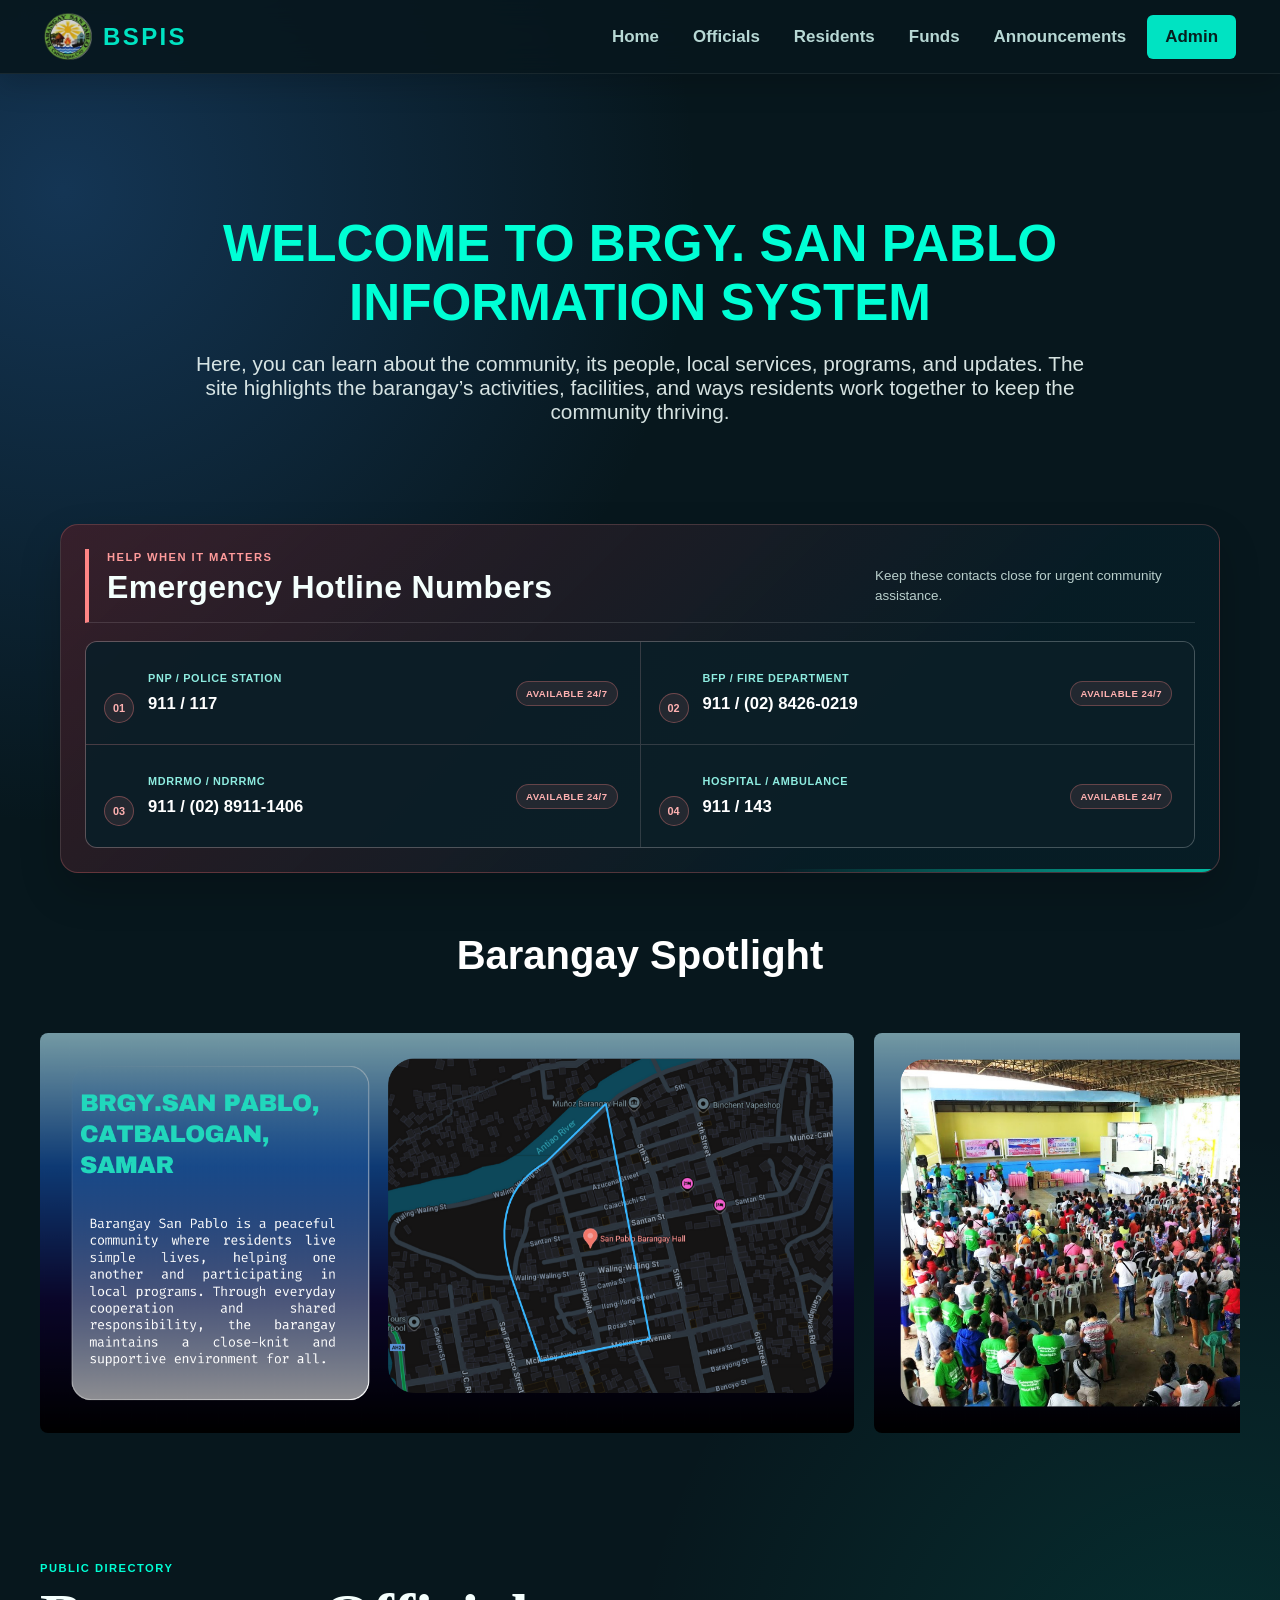
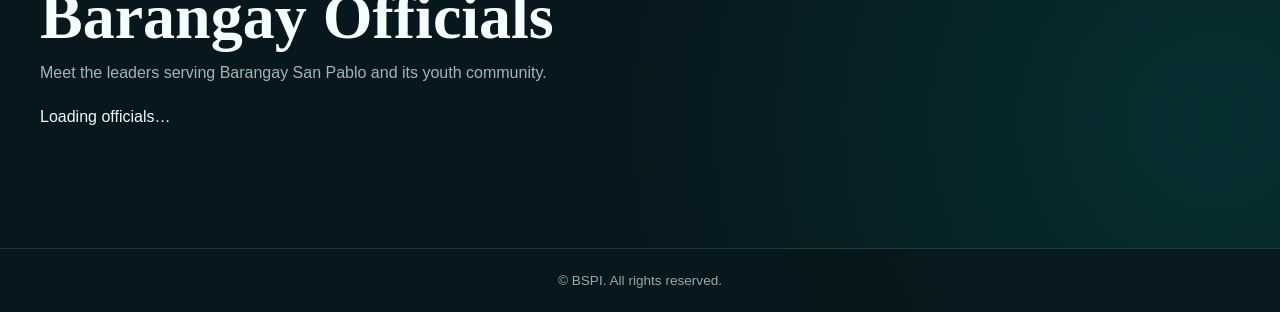
==== commit 92fcc50e: "Add files via upload" ====
--- a/index.html
+++ b/index.html
@@ -12,7 +12,7 @@
         <a class="logo" href="index.html"><img src="assets/logo/logo.png" alt=""><span>BSPIS</span></a>
         <button class="menu-toggle" type="button" aria-label="Toggle navigation">☰</button>
         <nav class="nav">
-            <a href="index.html">Home</a><a href="officials.html">Officials</a>
+            <a href="index.html">Home</a><a href="#officials">Officials</a>
             <a href="residents.html">Residents</a><a href="funds.html">Funds</a>
             <a href="announcements.html">Announcements</a><a class="btn" href="login.html">Admin</a>
         </nav>
--- a/styles/main.css
+++ b/styles/main.css
@@ -130,6 +130,7 @@
     text-decoration: none;
 }
 .back-home:hover {color: #fff}
+.back-home-button {padding: 0;border: 0;background: none;font: inherit;cursor: pointer}
 .login-heading {margin-bottom: 30px}
 .login-heading h2 {margin-bottom: 10px;color: #f4fffd;font-size: 2.25rem;line-height: 1.1}
 .login-heading > p:last-child {color: #91acab;line-height: 1.5}
@@ -142,7 +143,17 @@
     color: #ffb2b2;
     font-size: .88rem;
 }
+.login-success {
+    margin-bottom: 20px;
+    padding: 11px 13px;
+    border: 1px solid rgba(0, 255, 213, .3);
+    border-radius: 8px;
+    background: rgba(0, 255, 213, .08);
+    color: #8de9dc;
+    font-size: .88rem;
+}
 .login-container form {display: grid;gap: 20px}
+.login-container form[hidden] {display: none}
 .login-field {display: grid;gap: 8px}
 .login-field label {color: #dcecea;font-size: .84rem;font-weight: 700}
 .login-field input {
@@ -156,6 +167,17 @@
     color: #f4fffd;
     font: inherit;
 }
+.login-field select {
+    width: 100%;
+    height: 48px;
+    padding: 0 14px;
+    border: 1px solid #29484e;
+    border-radius: 7px;
+    background: #07171d;
+    color: #f4fffd;
+    font: inherit;
+}
+.login-field select:focus {border-color: #00ffd5;box-shadow: 0 0 0 3px rgba(0, 255, 213, .12);outline: none}
 .login-field input::placeholder {color: #668180}
 .login-field input:focus {border-color: #00ffd5;box-shadow: 0 0 0 3px rgba(0, 255, 213, .12)}
 .login-container button[type="submit"] {
@@ -190,6 +212,26 @@
 
 .residents-page-heading{display:flex;align-items:end;justify-content:space-between;gap:20px;margin-bottom:24px}.residents-page-heading h1{margin:0;color:#f4fffd;font-family:Georgia,serif;font-size:clamp(2rem,4vw,3rem)}.resident-count-badge{padding:9px 13px;border:1px solid rgba(0,227,194,.2);border-radius:999px;background:rgba(0,227,194,.08);color:#8de9dc;font-size:.78rem;font-weight:800;white-space:nowrap}
 @media(max-width:600px){.residents-page-heading{align-items:flex-start;flex-direction:column;gap:12px}}
+
+.residents-public-page {width:min(100% - 40px,1160px);padding-bottom:64px}
+.residents-public-page .public-page-header {display:flex;align-items:end;justify-content:space-between;gap:24px;margin-bottom:28px;padding:30px 32px;border:1px solid rgba(142,236,224,.14);border-radius:22px;background:linear-gradient(135deg,rgba(0,227,194,.11),transparent 46%),rgba(10,31,39,.82);box-shadow:0 20px 46px rgba(0,0,0,.16)}
+.residents-public-page .public-page-header h1 {margin:0 0 10px;color:#f4fffd;font-family:Georgia,serif;font-size:clamp(2.2rem,5vw,4rem);line-height:1}
+.residents-public-page .public-page-header p:last-child {max-width:650px;color:#a8c5c1;line-height:1.6}
+.residents-public-page .section-kicker {margin-bottom:10px;color:#00e3c2;font-size:.75rem;font-weight:800;letter-spacing:.1em;text-transform:uppercase}
+.residents-public-page .public-header-mark {display:grid;width:74px;height:74px;flex-shrink:0;place-items:center;border:1px solid rgba(0,227,194,.3);border-radius:50%;background:rgba(0,227,194,.08);color:#00e3c2;font-size:2rem}
+.residents-public-page .public-header-mark small {margin-top:-18px;color:#a8c5c1;font-size:.55rem;font-weight:800;letter-spacing:.08em;text-transform:uppercase}
+.resident-population-dashboard {padding:24px;border:1px solid rgba(142,236,224,.14);border-radius:18px;background:linear-gradient(145deg,rgba(18,58,68,.78),rgba(7,23,29,.9));box-shadow:0 18px 42px rgba(0,0,0,.2)}
+.resident-population-grid {display:grid;grid-template-columns:repeat(3,minmax(0,1fr));gap:16px}
+.resident-population-grid[hidden] {display:none}
+.resident-population-card {display:grid;min-height:170px;align-content:center;gap:9px;padding:24px;border:1px solid rgba(142,236,224,.14);border-radius:14px;background:rgba(255,255,255,.045)}
+.resident-population-card p {color:#8de9dc;font-size:.82rem;font-weight:800;letter-spacing:.06em;text-transform:uppercase}
+.resident-population-card strong {color:#f4fffd;font-size:clamp(2rem,4vw,3rem);line-height:1}
+.resident-population-card span {color:#9db8b8;font-size:.84rem}
+.resident-population-card--total {grid-column:1/-1;min-height:190px;background:linear-gradient(120deg,rgba(0,227,194,.12),rgba(255,255,255,.035))}
+.resident-population-card--total strong {color:#00e3c2;font-size:clamp(3rem,7vw,5rem)}
+.resident-population-status {color:#cbd5e1;line-height:1.6}
+.resident-population-error {color:#ffb1b1}
+@media(max-width:700px){.residents-public-page{width:min(100% - 28px,1160px)}.residents-public-page .public-page-header{align-items:flex-start;flex-direction:column;padding:24px 20px}.residents-public-page .public-header-mark{display:none}.resident-population-dashboard{padding:16px}.resident-population-grid{grid-template-columns:1fr}.resident-population-card--total{grid-column:1}.resident-population-card{min-height:140px}}
 
 .emergency-section{position:relative;width:min(100% - 40px,1160px);margin:0 auto 52px;padding:24px;border:1px solid rgba(255,133,133,.24);border-radius:18px;background:linear-gradient(135deg,rgba(73,30,39,.7),rgba(7,29,38,.94) 72%);box-shadow:0 18px 42px rgba(0,0,0,.2);overflow:hidden}.emergency-section::after{position:absolute;right:0;bottom:0;width:38%;height:3px;background:linear-gradient(90deg,transparent,#00e3c2);content:"";opacity:.8}
 .emergency-heading{display:flex;align-items:end;justify-content:space-between;gap:20px;margin-bottom:18px;padding:2px 0 16px 18px;border-bottom:1px solid rgba(255,255,255,.12);border-left:4px solid #ff8585}.emergency-heading .section-kicker{margin-bottom:6px;color:#ff9b9b}.emergency-heading h2{margin:0;color:#f4fffd;font-size:clamp(1.45rem,3vw,2rem);letter-spacing:.01em}.emergency-heading>p{max-width:320px;color:#b9cfcc;font-size:.84rem;line-height:1.5}
@@ -633,6 +675,49 @@
     .announcement-admin > .published-toolbar {align-self:auto;padding-bottom:0}
     .announcement-admin .table-scroll {max-height:none}
 }
+
+/* Shared navigation sizing and current-page indicator */
+.logo,
+.logo:hover {text-decoration:none}
+.logo img {width:48px;height:48px}
+.logo span {font-size:1.5rem}
+.nav {gap:8px}
+.nav a {
+    position:relative;
+    padding:10px 13px;
+    font-size:1.06rem;
+    transition:color .2s ease,background .2s ease,box-shadow .2s ease;
+}
+.nav a:hover {
+    background:rgba(0,227,194,.14);
+    color:#fff;
+}
+.nav a[aria-current="page"] {
+    background:rgba(0,227,194,.16);
+    color:#fff;
+    box-shadow:inset 0 -3px 0 #00e3c2,0 0 18px rgba(0,227,194,.12);
+}
+.nav .btn {
+    padding:12px 18px;
+    font-size:1.06rem;
+}
+.nav .btn:hover {background:#fff;color:#06201f}
+.menu-toggle {font-size:2rem}
+
+@media(max-width:900px) and (min-width:769px) {
+    .header-container {padding:0 14px}
+    .logo img {width:42px;height:42px}
+    .logo span {font-size:1.35rem}
+    .nav {gap:2px}
+    .nav a {padding:9px 8px;font-size:1rem}
+    .nav .btn {padding:10px 12px;font-size:1rem}
+}
+
+@media(max-width:768px) {
+    .logo img {width:46px;height:46px}
+    .logo span {font-size:1.4rem}
+    .nav a[aria-current="page"] {box-shadow:inset 3px 0 0 #00e3c2,0 0 16px rgba(0,227,194,.1)}
+}
 .public-official-group,
 .admin-panel {
     margin: 24px 0;
--- a/styles/officials.css
+++ b/styles/officials.css
@@ -79,10 +79,33 @@
 .public-officials-header { padding: 54px 0 32px; }
 .public-officials-header h1 { margin: 0 0 10px; color: #f4fffd; font-family: Georgia,serif; font-size: clamp(2.3rem,5vw,4rem); }
 .public-officials-page { padding-bottom: 64px; }
+.public-org-chart { display: flex; flex-direction: column; align-items: center; }
+.public-chart-level { position: relative; width: 100%; }
+.public-chart-level > .public-tier-label { margin: 0 0 10px; text-align: center; }
+.public-chart-connector { width: 1px; height: 28px; background: rgba(0,227,194,.42); }
+.public-chart-grid { display: grid; grid-template-columns: repeat(3,minmax(0,1fr)); gap: 14px; }
+.public-chart-grid--top { display: flex; justify-content: center; }
+.public-chart-grid--top .public-official-card { width: min(100%,360px); }
+.public-chart-grid--middle { grid-template-columns: repeat(2,minmax(0,260px)); justify-content: center; }
+.public-chart-grid--extras { margin-top: 14px; }
+.public-chart-grid .public-official-card { display: grid; grid-template-columns: 76px minmax(0,1fr); align-items: center; gap: 15px; min-width: 0; padding: 16px; border: 1px solid rgba(255,255,255,.08); border-radius: 16px; background: rgba(255,255,255,.045); box-shadow: 0 12px 30px rgba(0,0,0,.1); }
+.public-chart-grid .public-official-card--occupied { border-color: rgba(0,227,194,.22); background: rgba(10,28,35,.76); }
+.public-chart-grid .public-official-card--empty { min-height: 104px; grid-template-columns: 54px minmax(0,1fr); border-style: dashed; border-color: rgba(142,236,224,.38); background: rgba(255,255,255,.025); box-shadow: none; }
+.public-chart-grid .public-official-card img { width: 76px; height: 76px; border: 1px solid rgba(0,227,194,.22); border-radius: 13px; object-fit: cover; }
+.public-chart-grid .public-official-card--empty img { width: 54px; height: 54px; border-color: rgba(142,236,224,.22); border-radius: 50%; background: #f4fffd; }
+.public-official-card-copy { min-width: 0; }
+.public-chart-grid .public-official-card small { display: block; margin-bottom: 5px; color: #00e3c2; font-size: .68rem; font-weight: 800; letter-spacing: .08em; text-transform: uppercase; }
+.public-chart-grid .public-official-card h3 { margin: 0; color: #f4fffd; font-size: 1.05rem; overflow-wrap: anywhere; }
+.public-chart-grid .public-official-card--empty h3 { margin-top: 5px; color: #9db8b8; font-size: .9rem; font-weight: 500; }
+.public-chart-grid .public-official-card p { margin: 7px 0 0; color: #9db8b8; font-size: .82rem; line-height: 1.45; }
 
 @media (max-width: 700px) {
     .public-directory-group,
     .public-official-group { padding: 18px 14px; }
+    .public-chart-grid,
+    .public-chart-grid--middle { grid-template-columns: 1fr; }
+    .public-chart-grid--top { display: grid; }
+    .public-chart-grid--top .public-official-card { width: 100%; }
     .public-directory-tier,
     .public-directory-tier--middle,
     .public-tier,
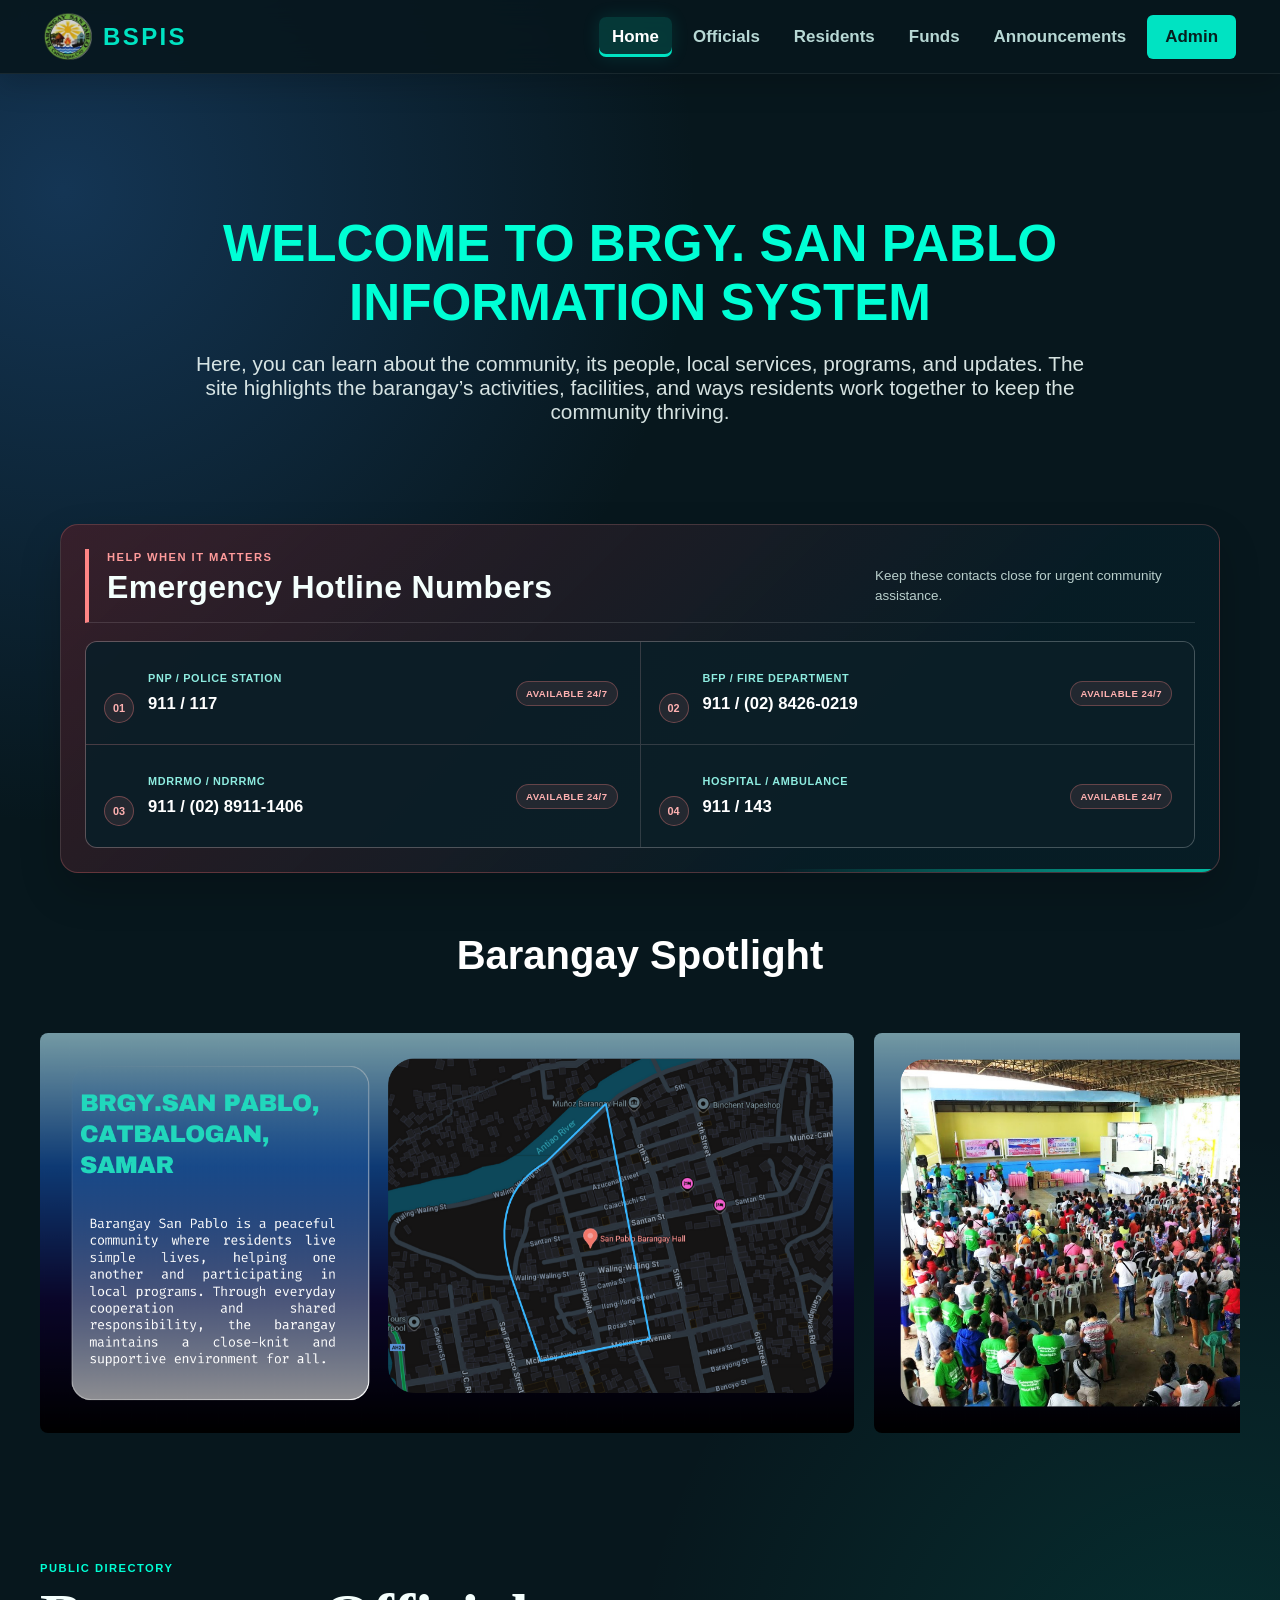
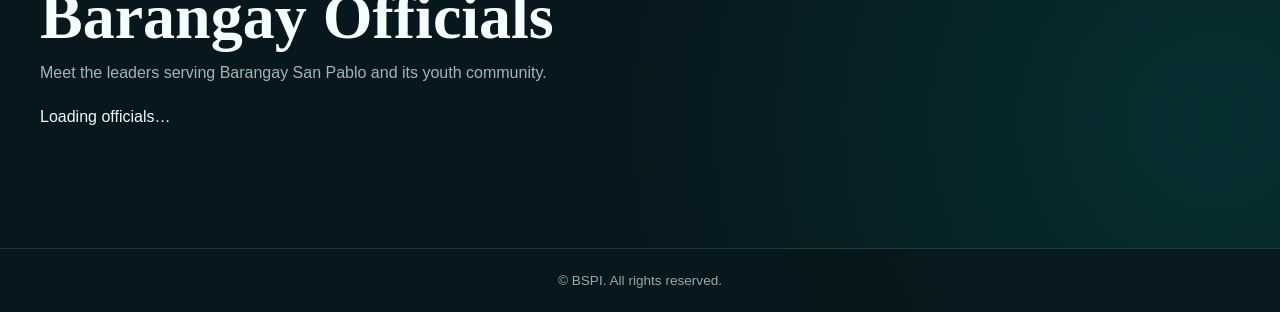
==== commit 0a827ead: "Add files via upload" ====
--- a/index.html
+++ b/index.html
@@ -4,6 +4,7 @@
     <meta charset="UTF-8">
     <meta name="viewport" content="width=device-width, initial-scale=1">
     <title>Barangay San Pablo Information System</title>
+    <link rel="icon" type="image/png" href="assets/logo/logo.png">
     <link rel="stylesheet" href="styles/main.css">
     <link rel="stylesheet" href="styles/officials.css">
 </head>
@@ -12,7 +13,7 @@
         <a class="logo" href="index.html"><img src="assets/logo/logo.png" alt=""><span>BSPIS</span></a>
         <button class="menu-toggle" type="button" aria-label="Toggle navigation">☰</button>
         <nav class="nav">
-            <a href="index.html">Home</a><a href="#officials">Officials</a>
+            <a href="index.html" aria-current="page">Home</a><a href="#officials">Officials</a>
             <a href="residents.html">Residents</a><a href="funds.html">Funds</a>
             <a href="announcements.html">Announcements</a><a class="btn" href="login.html">Admin</a>
         </nav>
--- a/styles/main.css
+++ b/styles/main.css
@@ -219,19 +219,33 @@
 .residents-public-page .public-page-header p:last-child {max-width:650px;color:#a8c5c1;line-height:1.6}
 .residents-public-page .section-kicker {margin-bottom:10px;color:#00e3c2;font-size:.75rem;font-weight:800;letter-spacing:.1em;text-transform:uppercase}
 .residents-public-page .public-header-mark {display:grid;width:74px;height:74px;flex-shrink:0;place-items:center;border:1px solid rgba(0,227,194,.3);border-radius:50%;background:rgba(0,227,194,.08);color:#00e3c2;font-size:2rem}
-.residents-public-page .public-header-mark small {margin-top:-18px;color:#a8c5c1;font-size:.55rem;font-weight:800;letter-spacing:.08em;text-transform:uppercase}
 .resident-population-dashboard {padding:24px;border:1px solid rgba(142,236,224,.14);border-radius:18px;background:linear-gradient(145deg,rgba(18,58,68,.78),rgba(7,23,29,.9));box-shadow:0 18px 42px rgba(0,0,0,.2)}
-.resident-population-grid {display:grid;grid-template-columns:repeat(3,minmax(0,1fr));gap:16px}
+.resident-population-grid {display:grid;gap:20px}
 .resident-population-grid[hidden] {display:none}
 .resident-population-card {display:grid;min-height:170px;align-content:center;gap:9px;padding:24px;border:1px solid rgba(142,236,224,.14);border-radius:14px;background:rgba(255,255,255,.045)}
 .resident-population-card p {color:#8de9dc;font-size:.82rem;font-weight:800;letter-spacing:.06em;text-transform:uppercase}
 .resident-population-card strong {color:#f4fffd;font-size:clamp(2rem,4vw,3rem);line-height:1}
 .resident-population-card span {color:#9db8b8;font-size:.84rem}
-.resident-population-card--total {grid-column:1/-1;min-height:190px;background:linear-gradient(120deg,rgba(0,227,194,.12),rgba(255,255,255,.035))}
+.resident-population-overview {display:grid;grid-template-columns:2fr 1fr 1fr;gap:16px}
+.resident-population-card--total {min-height:190px;background:linear-gradient(120deg,rgba(0,227,194,.12),rgba(255,255,255,.035))}
 .resident-population-card--total strong {color:#00e3c2;font-size:clamp(3rem,7vw,5rem)}
+.resident-population-card--gender {min-height:190px}
+.resident-population-card--gender strong {color:#8de9dc}
+.resident-population-puroks {display:grid;grid-template-columns:repeat(3,minmax(0,1fr));gap:16px}
+.resident-population-purok-card {min-width:0;padding:20px;border:1px solid rgba(142,236,224,.14);border-radius:14px;background:rgba(255,255,255,.045)}
+.resident-population-purok-card header {display:flex;align-items:baseline;gap:8px;padding-bottom:14px;border-bottom:1px solid rgba(255,255,255,.1)}
+.resident-population-purok-card header h2 {margin:0;color:#f4fffd;font-size:1.2rem}
+.resident-population-purok-card header strong {margin-left:auto;color:#00e3c2;font-size:1.6rem}
+.resident-population-purok-card header span {color:#9db8b8;font-size:.76rem}
+.resident-population-breakdown {display:grid;grid-template-columns:1fr auto;gap:8px 12px;padding-top:14px}
+.resident-population-breakdown h3 {grid-column:1/-1;margin:8px 0 0;color:#8de9dc;font-size:.78rem;letter-spacing:.06em;text-transform:uppercase}
+.resident-population-breakdown h3:first-child {margin-top:0}
+.resident-population-breakdown p {display:contents;color:#cbd5e1;font-size:.86rem}
+.resident-population-breakdown strong {color:#f4fffd;text-align:right;font-variant-numeric:tabular-nums}
 .resident-population-status {color:#cbd5e1;line-height:1.6}
 .resident-population-error {color:#ffb1b1}
-@media(max-width:700px){.residents-public-page{width:min(100% - 28px,1160px)}.residents-public-page .public-page-header{align-items:flex-start;flex-direction:column;padding:24px 20px}.residents-public-page .public-header-mark{display:none}.resident-population-dashboard{padding:16px}.resident-population-grid{grid-template-columns:1fr}.resident-population-card--total{grid-column:1}.resident-population-card{min-height:140px}}
+@media(max-width:900px){.resident-population-puroks{grid-template-columns:repeat(2,minmax(0,1fr))}}
+@media(max-width:700px){.residents-public-page{width:min(100% - 28px,1160px)}.residents-public-page .public-page-header{align-items:flex-start;flex-direction:column;padding:24px 20px}.residents-public-page .public-header-mark{display:none}.resident-population-dashboard{padding:16px}.resident-population-overview{grid-template-columns:1fr 1fr}.resident-population-card--total{grid-column:1/-1}.resident-population-card,.resident-population-card--gender{min-height:140px;padding:18px}.resident-population-puroks{grid-template-columns:1fr}}
 
 .emergency-section{position:relative;width:min(100% - 40px,1160px);margin:0 auto 52px;padding:24px;border:1px solid rgba(255,133,133,.24);border-radius:18px;background:linear-gradient(135deg,rgba(73,30,39,.7),rgba(7,29,38,.94) 72%);box-shadow:0 18px 42px rgba(0,0,0,.2);overflow:hidden}.emergency-section::after{position:absolute;right:0;bottom:0;width:38%;height:3px;background:linear-gradient(90deg,transparent,#00e3c2);content:"";opacity:.8}
 .emergency-heading{display:flex;align-items:end;justify-content:space-between;gap:20px;margin-bottom:18px;padding:2px 0 16px 18px;border-bottom:1px solid rgba(255,255,255,.12);border-left:4px solid #ff8585}.emergency-heading .section-kicker{margin-bottom:6px;color:#ff9b9b}.emergency-heading h2{margin:0;color:#f4fffd;font-size:clamp(1.45rem,3vw,2rem);letter-spacing:.01em}.emergency-heading>p{max-width:320px;color:#b9cfcc;font-size:.84rem;line-height:1.5}
--- a/styles/officials.css
+++ b/styles/officials.css
@@ -3,17 +3,17 @@
     scroll-margin-top: 100px;
 }
 
-.officials-focus .official-card {
+.officials-focus .public-official-card {
     animation: officials-card-focus .95s ease both !important;
 }
 
 .officials-focus {animation: officials-section-focus 1.6s ease both}
-.officials-focus .section-label {animation: officials-heading-focus .8s ease both}
-.officials-focus .official-card:nth-child(2) {animation-delay: .1s}
-.officials-focus .official-card:nth-child(3) {animation-delay: .2s}
-.officials-focus .official-card:nth-child(4) {animation-delay: .3s}
-.officials-focus .official-card:nth-child(5) {animation-delay: .4s}
-.officials-focus .official-card:nth-child(6) {animation-delay: .5s}
+.officials-focus .public-directory-header {animation: officials-heading-focus .8s ease both}
+.officials-focus .public-official-card:nth-child(2) {animation-delay: .1s}
+.officials-focus .public-official-card:nth-child(3) {animation-delay: .2s}
+.officials-focus .public-official-card:nth-child(4) {animation-delay: .3s}
+.officials-focus .public-official-card:nth-child(5) {animation-delay: .4s}
+.officials-focus .public-official-card:nth-child(6) {animation-delay: .5s}
 
 @keyframes officials-section-focus {
     0% {box-shadow: 0 0 0 rgba(0, 255, 213, 0)}
@@ -86,7 +86,7 @@
 .public-chart-grid { display: grid; grid-template-columns: repeat(3,minmax(0,1fr)); gap: 14px; }
 .public-chart-grid--top { display: flex; justify-content: center; }
 .public-chart-grid--top .public-official-card { width: min(100%,360px); }
-.public-chart-grid--middle { grid-template-columns: repeat(2,minmax(0,260px)); justify-content: center; }
+.public-chart-grid--middle { grid-template-columns: repeat(2,minmax(0,360px)); justify-content: center; }
 .public-chart-grid--extras { margin-top: 14px; }
 .public-chart-grid .public-official-card { display: grid; grid-template-columns: 76px minmax(0,1fr); align-items: center; gap: 15px; min-width: 0; padding: 16px; border: 1px solid rgba(255,255,255,.08); border-radius: 16px; background: rgba(255,255,255,.045); box-shadow: 0 12px 30px rgba(0,0,0,.1); }
 .public-chart-grid .public-official-card--occupied { border-color: rgba(0,227,194,.22); background: rgba(10,28,35,.76); }
@@ -98,6 +98,23 @@
 .public-chart-grid .public-official-card h3 { margin: 0; color: #f4fffd; font-size: 1.05rem; overflow-wrap: anywhere; }
 .public-chart-grid .public-official-card--empty h3 { margin-top: 5px; color: #9db8b8; font-size: .9rem; font-weight: 500; }
 .public-chart-grid .public-official-card p { margin: 7px 0 0; color: #9db8b8; font-size: .82rem; line-height: 1.45; }
+
+.public-directory,
+#officials {scroll-margin-top:100px}
+.public-official-group,
+#home-officials {scroll-margin-top:96px}
+.public-chart-grid .public-official-card small {font-size:.87rem}
+.public-chart-grid .public-official-card h3 {font-size:1.115rem;line-height:1.25;overflow:hidden;text-overflow:ellipsis;white-space:nowrap}
+.public-chart-grid--middle .public-official-card h3 {
+    overflow:visible;
+    overflow-wrap:anywhere;
+    text-overflow:clip;
+    white-space:normal;
+}
+.public-chart-grid .public-official-card--empty h3 {font-size:1.115rem}
+.public-chart-grid .public-official-card p {font-size:1.05rem;font-style:italic}
+.public-official-group-heading span,
+.public-chart-level > .public-tier-label {font-size:.87rem}
 
 @media (max-width: 700px) {
     .public-directory-group,
@@ -118,6 +135,10 @@
     .public-official-group-heading { align-items: flex-start; flex-direction: column; gap: 7px; }
 }
 
+@media (max-width: 780px) {
+    .public-chart-grid--middle {grid-template-columns:minmax(0, 1fr);width:min(100%, 420px);margin-inline:auto}
+}
+
 .official-section {
     margin-bottom: 80px;    
 }
